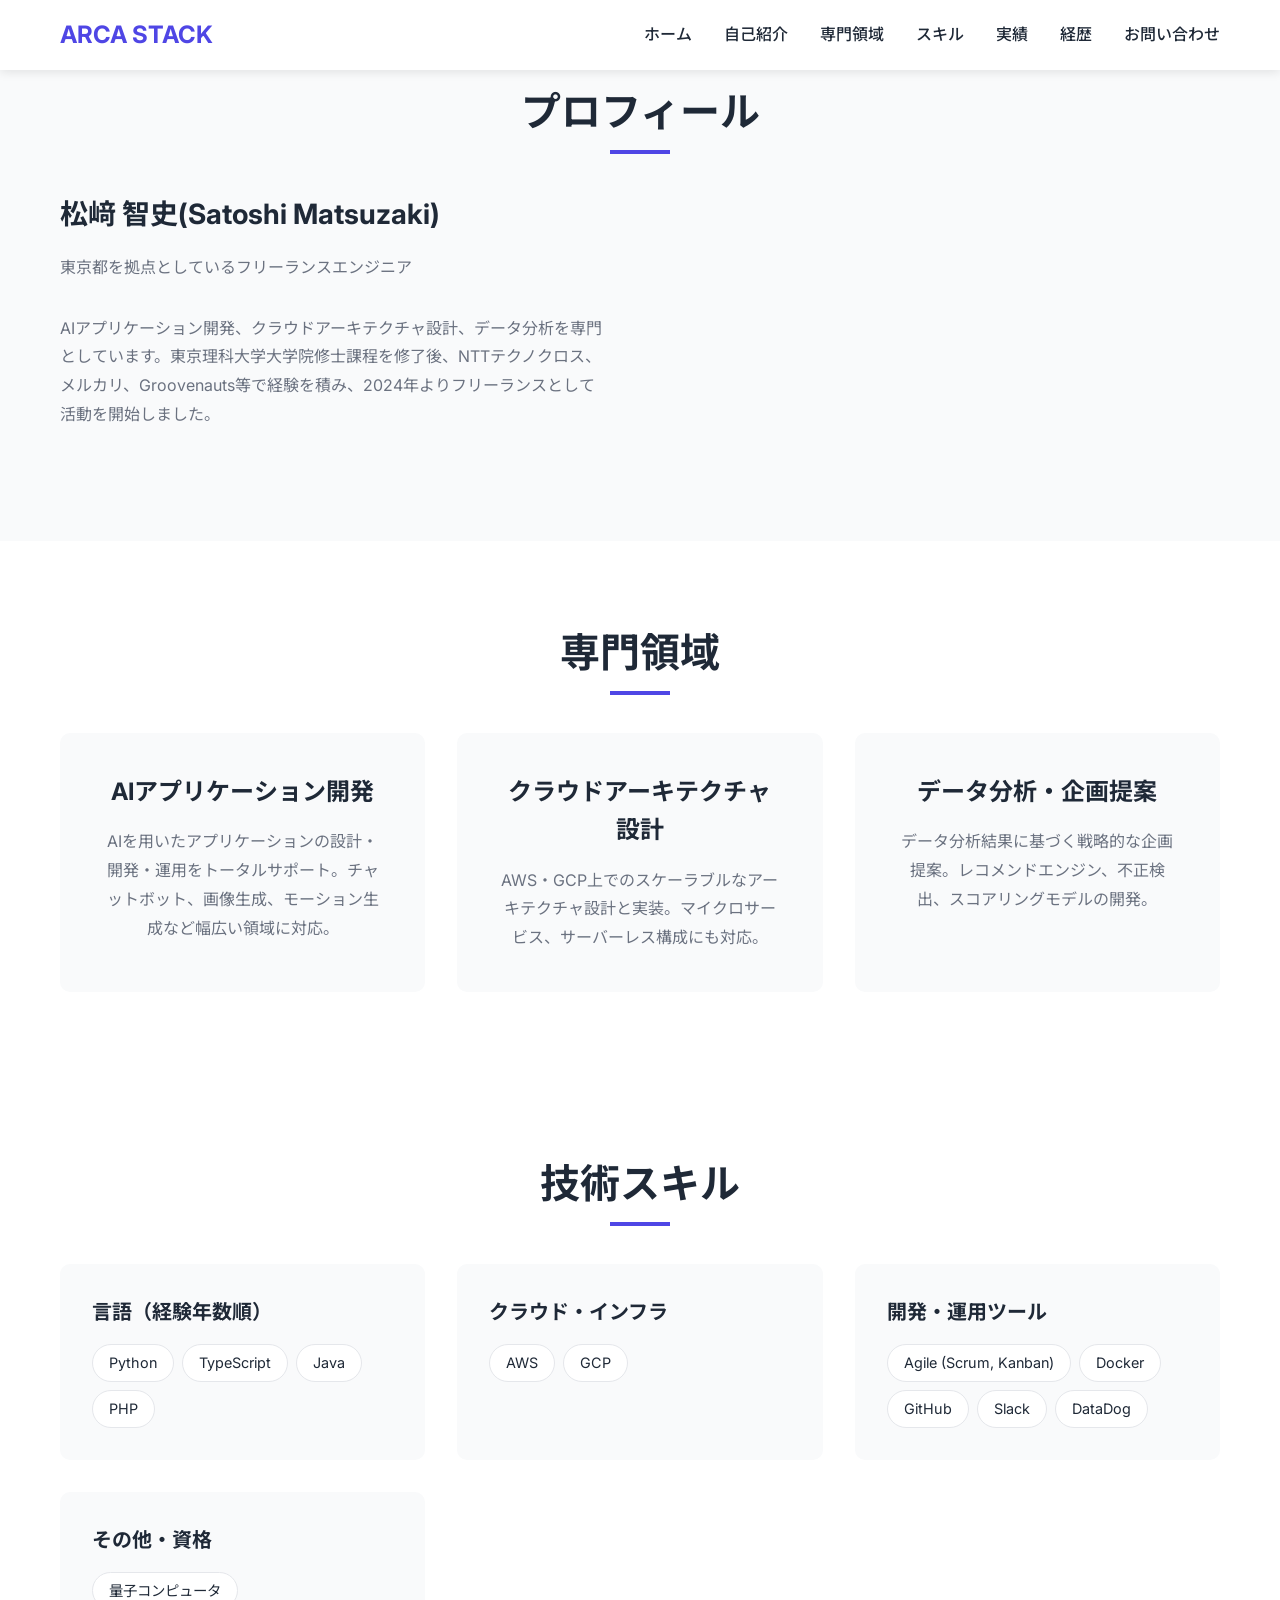
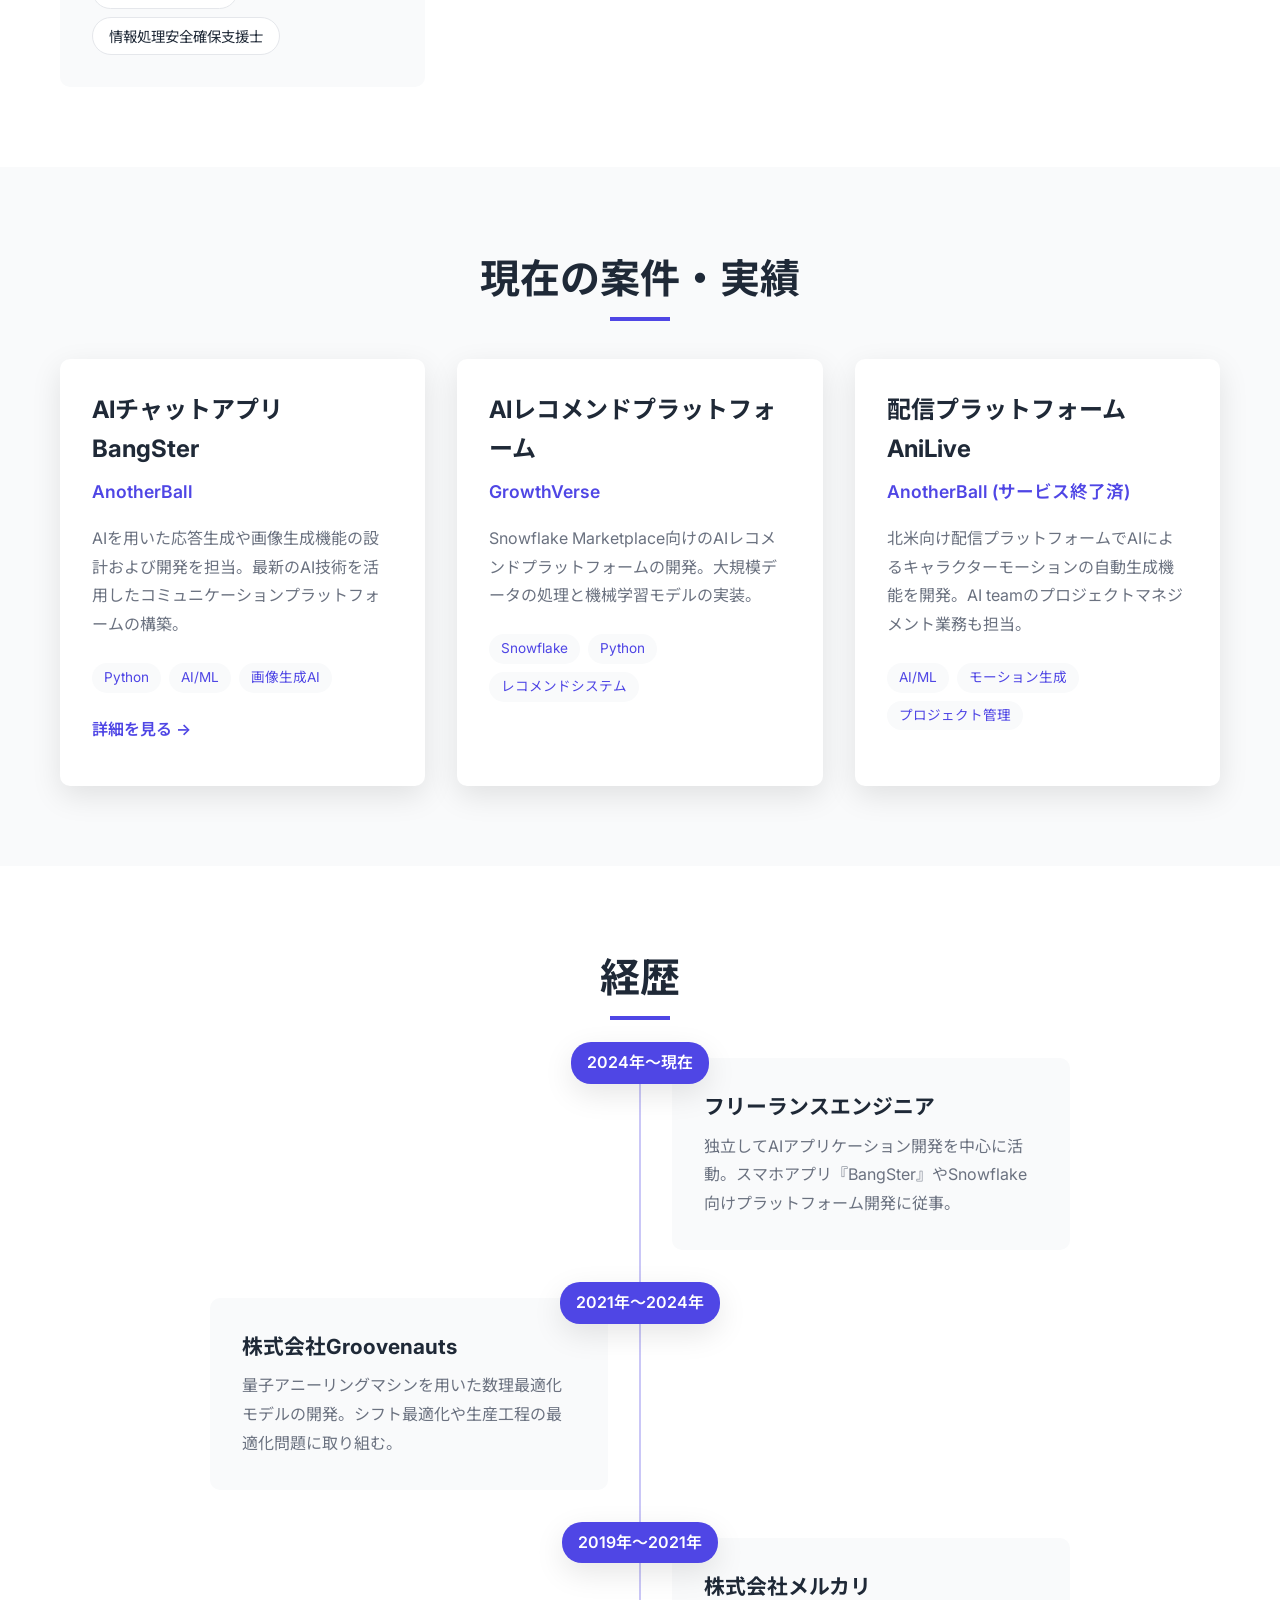
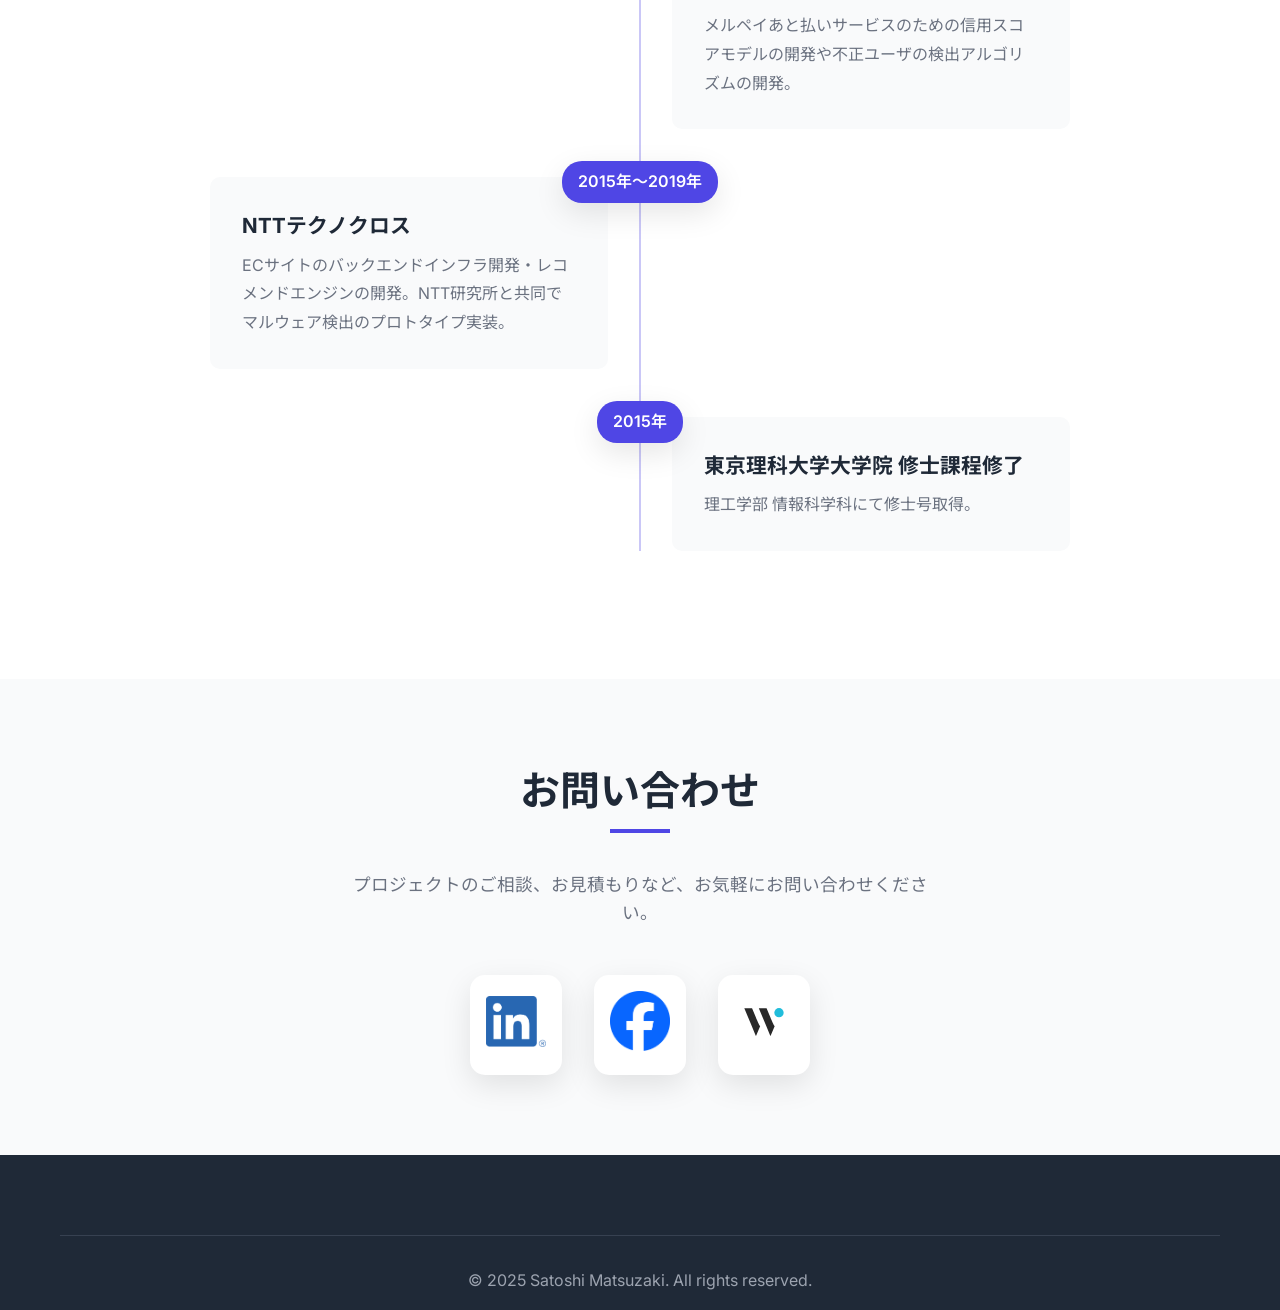
==== src/index.html @ 0c3e8ded "add first commit" ====
<!DOCTYPE html>
<html lang="ja">
<head>
    <meta charset="UTF-8">
    <meta name="viewport" content="width=device-width, initial-scale=1.0">
    <title>フリーランスエンジニア - ポートフォリオ</title>
    <link rel="stylesheet" href="css/styles.css">
    <link href="https://fonts.googleapis.com/css2?family=Noto+Sans+JP:wght@400;700&family=Inter:wght@400;600;700&display=swap" rel="stylesheet">
</head>
<body>
    <nav class="navbar">
        <div class="nav-container">
            <div class="nav-brand">ARCA STACK</div>
            <button class="nav-toggle" id="navToggle">
                <span></span>
                <span></span>
                <span></span>
            </button>
            <ul class="nav-menu" id="navMenu">
                <li><a href="#home" class="nav-link">ホーム</a></li>
                <li><a href="#about" class="nav-link">自己紹介</a></li>
                <li><a href="#services" class="nav-link">専門領域</a></li>
                <li><a href="#skills" class="nav-link">スキル</a></li>
                <li><a href="#portfolio" class="nav-link">実績</a></li>
                <li><a href="#experience" class="nav-link">経歴</a></li>
                <li><a href="#contact" class="nav-link">お問い合わせ</a></li>
            </ul>
        </div>
    </nav>

    <section id="about" class="about">
        <div class="container">
            <h2 class="section-title">プロフィール</h2>
            <div class="about-content">
                <div class="about-text">
                    <h3>松﨑 智史(Satoshi Matsuzaki)</h3>
                    <p>東京都を拠点としているフリーランスエンジニア</p>
                    <p>AIアプリケーション開発、クラウドアーキテクチャ設計、データ分析を専門としています。東京理科大学大学院修士課程を修了後、NTTテクノクロス、メルカリ、Groovenauts等で経験を積み、2024年よりフリーランスとして活動を開始しました。</p>
                </div>
            </div>
        </div>
    </section>

    <section id="services" class="services">
        <div class="container">
            <h2 class="section-title">専門領域</h2>
            <div class="service-grid">
                <div class="service-card">
                    <h3>AIアプリケーション開発</h3>
                    <p>AIを用いたアプリケーションの設計・開発・運用をトータルサポート。チャットボット、画像生成、モーション生成など幅広い領域に対応。</p>
                </div>
                <div class="service-card">
                    <h3>クラウドアーキテクチャ設計</h3>
                    <p>AWS・GCP上でのスケーラブルなアーキテクチャ設計と実装。マイクロサービス、サーバーレス構成にも対応。</p>
                </div>
                <div class="service-card">
                    <h3>データ分析・企画提案</h3>
                    <p>データ分析結果に基づく戦略的な企画提案。レコメンドエンジン、不正検出、スコアリングモデルの開発。</p>
                </div>
            </div>
        </div>
    </section>

    <section id="skills" class="skills">
        <div class="container">
            <h2 class="section-title">技術スキル</h2>
            <div class="skills-grid">
                <div class="skill-category">
                    <h3>言語（経験年数順）</h3>
                    <div class="skill-tags">
                        <span class="skill-tag">Python</span>
                        <span class="skill-tag">TypeScript</span>
                        <span class="skill-tag">Java</span>
                        <span class="skill-tag">PHP</span>
                    </div>
                </div>
                <div class="skill-category">
                    <h3>クラウド・インフラ</h3>
                    <div class="skill-tags">
                        <span class="skill-tag">AWS</span>
                        <span class="skill-tag">GCP</span>
                    </div>
                </div>
                <div class="skill-category">
                    <h3>開発・運用ツール</h3>
                    <div class="skill-tags">
                        <span class="skill-tag">Agile (Scrum, Kanban)</span>
                        <span class="skill-tag">Docker</span>
                        <span class="skill-tag">GitHub</span>
                        <span class="skill-tag">Slack</span>
                        <span class="skill-tag">DataDog</span>
                    </div>
                </div>
                <div class="skill-category">
                    <h3>その他・資格</h3>
                    <div class="skill-tags">
                        <span class="skill-tag">量子コンピュータ</span>
                        <span class="skill-tag">情報処理安全確保支援士</span>
                    </div>
                </div>
            </div>
        </div>
    </section>

    <section id="portfolio" class="portfolio">
        <div class="container">
            <h2 class="section-title">現在の案件・実績</h2>
            <div class="portfolio-grid">
                <div class="portfolio-item">
                    <div class="portfolio-content">
                        <h3>AIチャットアプリ BangSter</h3>
                        <p class="company">AnotherBall</p>
                        <p>AIを用いた応答生成や画像生成機能の設計および開発を担当。最新のAI技術を活用したコミュニケーションプラットフォームの構築。</p>
                        <div class="portfolio-tech">
                            <span>Python</span>
                            <span>AI/ML</span>
                            <span>画像生成AI</span>
                        </div>
                        <a href="https://x.com/BangsterJp" target="_blank" class="portfolio-link">詳細を見る →</a>
                    </div>
                </div>
                <div class="portfolio-item">
                    <div class="portfolio-content">
                        <h3>AIレコメンドプラットフォーム</h3>
                        <p class="company">GrowthVerse</p>
                        <p>Snowflake Marketplace向けのAIレコメンドプラットフォームの開発。大規模データの処理と機械学習モデルの実装。</p>
                        <div class="portfolio-tech">
                            <span>Snowflake</span>
                            <span>Python</span>
                            <span>レコメンドシステム</span>
                        </div>
                    </div>
                </div>
                <div class="portfolio-item">
                    <div class="portfolio-content">
                        <h3>配信プラットフォーム AniLive</h3>
                        <p class="company">AnotherBall (サービス終了済)</p>
                        <p>北米向け配信プラットフォームでAIによるキャラクターモーションの自動生成機能を開発。AI teamのプロジェクトマネジメント業務も担当。</p>
                        <div class="portfolio-tech">
                            <span>AI/ML</span>
                            <span>モーション生成</span>
                            <span>プロジェクト管理</span>
                        </div>
                    </div>
                </div>
            </div>
        </div>
    </section>

    <section id="experience" class="experience">
        <div class="container">
            <h2 class="section-title">経歴</h2>
            <div class="timeline">
                <div class="timeline-item">
                    <div class="timeline-date">2024年〜現在</div>
                    <div class="timeline-content">
                        <h3>フリーランスエンジニア</h3>
                        <p>独立してAIアプリケーション開発を中心に活動。スマホアプリ『BangSter』やSnowflake向けプラットフォーム開発に従事。</p>
                    </div>
                </div>
                <div class="timeline-item">
                    <div class="timeline-date">2021年〜2024年</div>
                    <div class="timeline-content">
                        <h3>株式会社Groovenauts</h3>
                        <p>量子アニーリングマシンを用いた数理最適化モデルの開発。シフト最適化や生産工程の最適化問題に取り組む。</p>
                    </div>
                </div>
                <div class="timeline-item">
                    <div class="timeline-date">2019年〜2021年</div>
                    <div class="timeline-content">
                        <h3>株式会社メルカリ</h3>
                        <p>メルペイあと払いサービスのための信用スコアモデルの開発や不正ユーザの検出アルゴリズムの開発。</p>
                    </div>
                </div>
                <div class="timeline-item">
                    <div class="timeline-date">2015年〜2019年</div>
                    <div class="timeline-content">
                        <h3>NTTテクノクロス</h3>
                        <p>ECサイトのバックエンドインフラ開発・レコメンドエンジンの開発。NTT研究所と共同でマルウェア検出のプロトタイプ実装。</p>
                    </div>
                </div>
                <div class="timeline-item">
                    <div class="timeline-date">2015年</div>
                    <div class="timeline-content">
                        <h3>東京理科大学大学院 修士課程修了</h3>
                        <p>理工学部 情報科学科にて修士号取得。</p>
                    </div>
                </div>
            </div>
        </div>
    </section>

    <section id="contact" class="contact">
        <div class="container">
            <h2 class="section-title">お問い合わせ</h2>
            <div class="contact-content-simple">
                <p class="contact-description">プロジェクトのご相談、お見積もりなど、お気軽にお問い合わせください。</p>
                <div class="social-contact">
                    <a href="https://www.linkedin.com/in/satoshi-matsuzaki-6a0346173/" target="_blank" class="social-logo-btn">
                        <img src="imgs/logo_linkedin.png" alt="LinkedIn" class="social-logo">
                    </a>
                    <a href="https://www.facebook.com/satoshi.mtzk" target="_blank" class="social-logo-btn">
                        <img src="imgs/logo_facebook.png" alt="Facebook" class="social-logo">
                    </a>
                    <a href="https://www.wantedly.com/id/satoshi_matsuzaki_g" target="_blank" class="social-logo-btn">
                        <img src="imgs/logo_wantedly.svg" alt="Wantedly" class="social-logo">
                    </a>
                </div>
            </div>
        </div>
    </section>

    <footer class="footer">
        <div class="container">
            <div class="footer-content">
            </div>
            <div class="footer-bottom">
                <p>&copy; 2025 Satoshi Matsuzaki. All rights reserved.</p>
            </div>
        </div>
    </footer>

    <script src="js/script.js"></script>
</body>
</html>
---- src/css/styles.css ----
:root {
    --primary-color: #4F46E5;
    --secondary-color: #10B981;
    --text-dark: #1F2937;
    --text-light: #6B7280;
    --bg-light: #F9FAFB;
    --white: #FFFFFF;
    --shadow: 0 10px 30px rgba(0, 0, 0, 0.1);
    --shadow-lg: 0 20px 50px rgba(0, 0, 0, 0.15);
}

* {
    margin: 0;
    padding: 0;
    box-sizing: border-box;
}

body {
    font-family: 'Inter', 'Noto Sans JP', sans-serif;
    line-height: 1.6;
    color: var(--text-dark);
    overflow-x: hidden;
}

.container {
    max-width: 1200px;
    margin: 0 auto;
    padding: 0 20px;
}

/* ナビゲーションバー */
.navbar {
    position: fixed;
    top: 0;
    width: 100%;
    background: rgba(255, 255, 255, 0.95);
    backdrop-filter: blur(10px);
    box-shadow: 0 2px 10px rgba(0, 0, 0, 0.1);
    z-index: 1000;
    transition: all 0.3s ease;
}

.nav-container {
    max-width: 1200px;
    margin: 0 auto;
    padding: 1rem 20px;
    display: flex;
    justify-content: space-between;
    align-items: center;
}

.nav-brand {
    font-size: 1.5rem;
    font-weight: 700;
    color: var(--primary-color);
}

.nav-menu {
    display: flex;
    list-style: none;
    gap: 2rem;
}

.nav-link {
    text-decoration: none;
    color: var(--text-dark);
    font-weight: 500;
    transition: color 0.3s ease;
}

.nav-link:hover {
    color: var(--primary-color);
}

.nav-toggle {
    display: none;
    flex-direction: column;
    background: none;
    border: none;
    cursor: pointer;
    gap: 4px;
}

.nav-toggle span {
    width: 25px;
    height: 3px;
    background: var(--text-dark);
    transition: all 0.3s ease;
}

/* ヒーローセクション */
.hero {
    min-height: 100vh;
    display: flex;
    align-items: center;
    justify-content: center;
    background: linear-gradient(135deg, #667eea 0%, #764ba2 100%);
    position: relative;
    overflow: hidden;
}

.hero::before {
    content: '';
    position: absolute;
    width: 200%;
    height: 200%;
    background: url("data:image/svg+xml,%3Csvg width='60' height='60' viewBox='0 0 60 60' xmlns='http://www.w3.org/2000/svg'%3E%3Cg fill='none' fill-rule='evenodd'%3E%3Cg fill='%23ffffff' fill-opacity='0.05'%3E%3Cpath d='M36 34v-4h-2v4h-4v2h4v4h2v-4h4v-2h-4zm0-30V0h-2v4h-4v2h4v4h2V6h4V4h-4zM6 34v-4H4v4H0v2h4v4h2v-4h4v-2H6zM6 4V0H4v4H0v2h4v4h2V6h4V4H6z'/%3E%3C/g%3E%3C/g%3E%3C/svg%3E");
    animation: backgroundMove 20s linear infinite;
}

@keyframes backgroundMove {
    0% { transform: translate(0, 0); }
    100% { transform: translate(-50%, -50%); }
}

.hero-content {
    text-align: center;
    color: var(--white);
    z-index: 1;
    position: relative;
}

.hero-title {
    font-size: 3.5rem;
    font-weight: 700;
    margin-bottom: 1rem;
    animation: fadeInUp 1s ease;
}

.hero-subtitle {
    font-size: 1.5rem;
    margin-bottom: 0.5rem;
    opacity: 0.95;
    animation: fadeInUp 1s ease 0.2s both;
}

.hero-description {
    font-size: 1.1rem;
    margin-bottom: 2rem;
    opacity: 0.9;
    animation: fadeInUp 1s ease 0.3s both;
}

.hero-buttons {
    display: flex;
    gap: 1rem;
    justify-content: center;
    animation: fadeInUp 1s ease 0.4s both;
}

@keyframes fadeInUp {
    from {
        opacity: 0;
        transform: translateY(30px);
    }
    to {
        opacity: 1;
        transform: translateY(0);
    }
}

/* ボタンスタイル */
.btn {
    padding: 12px 30px;
    border-radius: 50px;
    text-decoration: none;
    font-weight: 600;
    transition: all 0.3s ease;
    display: inline-block;
    border: 2px solid transparent;
}

.btn-primary {
    background: var(--white);
    color: var(--primary-color);
}

.btn-primary:hover {
    transform: translateY(-2px);
    box-shadow: 0 10px 25px rgba(0, 0, 0, 0.2);
}

.btn-outline {
    border: 2px solid var(--white);
    color: var(--white);
}

.btn-outline:hover {
    background: var(--white);
    color: var(--primary-color);
}

.btn-block {
    width: 100%;
    text-align: center;
}

/* セクション共通スタイル */
section {
    padding: 80px 0;
}

.section-title {
    font-size: 2.5rem;
    text-align: center;
    margin-bottom: 3rem;
    position: relative;
    color: var(--text-dark);
}

.section-title::after {
    content: '';
    position: absolute;
    bottom: -10px;
    left: 50%;
    transform: translateX(-50%);
    width: 60px;
    height: 4px;
    background: var(--primary-color);
}

/* 自己紹介セクション */
.about {
    background: var(--bg-light);
}

.about-content {
    display: grid;
    grid-template-columns: 1fr 1fr;
    gap: 4rem;
    align-items: center;
}

.about-text h3 {
    font-size: 1.75rem;
    margin-bottom: 1rem;
    color: var(--text-dark);
}

.about-text p {
    color: var(--text-light);
    margin-bottom: 2rem;
    line-height: 1.8;
}

.about-list {
    list-style: none;
}

.about-list li {
    padding: 0.5rem 0;
    color: var(--text-dark);
}

.about-stats {
    display: grid;
    grid-template-columns: 1fr;
    gap: 2rem;
}

.stat-card {
    background: var(--white);
    padding: 2rem;
    border-radius: 10px;
    text-align: center;
    box-shadow: var(--shadow);
    transition: transform 0.3s ease;
}

.stat-card:hover {
    transform: translateY(-5px);
    box-shadow: var(--shadow-lg);
}

.stat-number {
    font-size: 2.5rem;
    font-weight: 700;
    color: var(--primary-color);
}

.stat-label {
    color: var(--text-light);
    margin-top: 0.5rem;
}

/* スキルセクション */
.skills {
    background: var(--white);
}

.skills-grid {
    display: grid;
    grid-template-columns: repeat(auto-fit, minmax(280px, 1fr));
    gap: 2rem;
}

.skill-category {
    background: var(--bg-light);
    padding: 2rem;
    border-radius: 10px;
    transition: transform 0.3s ease;
}

.skill-category:hover {
    transform: translateY(-5px);
    box-shadow: var(--shadow);
}

.skill-category h3 {
    font-size: 1.25rem;
    margin-bottom: 1rem;
    color: var(--text-dark);
}

.skill-tags {
    display: flex;
    flex-wrap: wrap;
    gap: 0.5rem;
}

.skill-tag {
    background: var(--white);
    padding: 0.4rem 1rem;
    border-radius: 20px;
    font-size: 0.9rem;
    color: var(--text-dark);
    border: 1px solid #E5E7EB;
}

/* 事業内容セクション */
.services {
    background: var(--white);
}

.service-grid {
    display: grid;
    grid-template-columns: repeat(auto-fit, minmax(300px, 1fr));
    gap: 2rem;
    margin-top: 3rem;
}

.service-card {
    background: var(--bg-light);
    padding: 2.5rem;
    border-radius: 10px;
    text-align: center;
}

.service-icon {
    font-size: 3rem;
    margin-bottom: 1.5rem;
}

.service-card h3 {
    font-size: 1.5rem;
    margin-bottom: 1rem;
    color: var(--text-dark);
}

.service-card p {
    color: var(--text-light);
    line-height: 1.8;
}

/* ポートフォリオセクション */
.portfolio {
    background: var(--bg-light);
}

.portfolio-filters {
    display: flex;
    justify-content: center;
    gap: 1rem;
    margin-bottom: 3rem;
    flex-wrap: wrap;
}

.filter-btn {
    padding: 0.5rem 1.5rem;
    background: var(--white);
    border: 2px solid #E5E7EB;
    border-radius: 25px;
    cursor: pointer;
    transition: all 0.3s ease;
    font-weight: 500;
}

.filter-btn.active,
.filter-btn:hover {
    background: var(--primary-color);
    color: var(--white);
    border-color: var(--primary-color);
}

.portfolio-grid {
    display: grid;
    grid-template-columns: repeat(auto-fit, minmax(350px, 1fr));
    gap: 2rem;
}

.portfolio-item {
    background: var(--white);
    border-radius: 10px;
    padding: 2rem;
    box-shadow: var(--shadow);
    transition: all 0.3s ease;
}

.portfolio-item:hover {
    transform: translateY(-10px);
    box-shadow: var(--shadow-lg);
}

.portfolio-item.hidden {
    display: none;
}

.portfolio-image {
    height: 200px;
    overflow: hidden;
}

.portfolio-image img {
    width: 100%;
    height: 100%;
    object-fit: cover;
    transition: transform 0.3s ease;
}

.portfolio-item:hover .portfolio-image img {
    transform: scale(1.1);
}

.portfolio-content {
    padding: 0;
}

.portfolio-content h3 {
    font-size: 1.5rem;
    margin-bottom: 0.5rem;
    color: var(--text-dark);
}

.portfolio-content .company {
    font-size: 1.1rem;
    color: var(--primary-color);
    font-weight: 600;
    margin-bottom: 1rem;
}

.portfolio-content p {
    color: var(--text-light);
    margin-bottom: 1.5rem;
    line-height: 1.8;
}

.portfolio-tech {
    display: flex;
    gap: 0.5rem;
    flex-wrap: wrap;
    margin-bottom: 1.5rem;
}

.portfolio-tech span {
    font-size: 0.85rem;
    padding: 0.25rem 0.75rem;
    background: var(--bg-light);
    border-radius: 15px;
    color: var(--primary-color);
}

.portfolio-link {
    color: var(--primary-color);
    text-decoration: none;
    font-weight: 600;
    transition: opacity 0.3s ease;
}

.portfolio-link:hover {
    opacity: 0.8;
}

/* 経歴セクション */
.experience {
    background: var(--white);
}

.timeline {
    position: relative;
    max-width: 900px;
    margin: 3rem auto;
    padding: 0 20px;
}

.timeline::before {
    content: '';
    position: absolute;
    left: 50%;
    transform: translateX(-50%);
    width: 2px;
    height: 100%;
    background: var(--primary-color);
    opacity: 0.3;
}

.timeline-item {
    position: relative;
    margin-bottom: 3rem;
    padding-left: 50%;
    padding-right: 0;
}

.timeline-item:nth-child(even) {
    padding-left: 0;
    padding-right: 50%;
}

.timeline-date {
    position: absolute;
    top: -1rem;
    left: 50%;
    transform: translateX(-50%);
    background: var(--primary-color);
    color: var(--white);
    padding: 0.5rem 1rem;
    border-radius: 20px;
    font-weight: 600;
    white-space: nowrap;
    z-index: 10;
    box-shadow: var(--shadow);
}

.timeline-content {
    background: var(--bg-light);
    padding: 2rem;
    border-radius: 10px;
    margin-left: 2rem;
    margin-top: 1.5rem;
    position: relative;
    z-index: 1;
}

.timeline-item:nth-child(even) .timeline-content {
    margin-left: 0;
    margin-right: 2rem;
    margin-top: 1.5rem;
}

.timeline-content h3 {
    font-size: 1.3rem;
    margin-bottom: 0.5rem;
    color: var(--text-dark);
}

.timeline-content p {
    color: var(--text-light);
    line-height: 1.8;
}

/* お問い合わせセクション */
.contact {
    background: var(--bg-light);
    text-align: center;
}

.contact-content-simple {
    max-width: 600px;
    margin: 0 auto;
}

.contact-description {
    font-size: 1.1rem;
    color: var(--text-light);
    margin-bottom: 3rem;
}

.social-contact {
    display: flex;
    justify-content: center;
    gap: 2rem;
    flex-wrap: wrap;
}

.social-logo-btn {
    display: inline-block;
    padding: 1rem;
    background: var(--white);
    border-radius: 15px;
    box-shadow: var(--shadow);
    text-decoration: none;
}

.social-logo {
    width: 60px;
    height: 60px;
    object-fit: contain;
}

/* フッター */
.footer {
    background: var(--text-dark);
    color: var(--white);
    padding: 3rem 0 1rem;
}

.footer-content {
    display: grid;
    grid-template-columns: 2fr 1fr 1fr;
    gap: 2rem;
    margin-bottom: 2rem;
}

.footer-section h3,
.footer-section h4 {
    margin-bottom: 1rem;
}

.footer-section p {
    color: #9CA3AF;
}

.footer-section ul {
    list-style: none;
}

.footer-section ul li {
    margin-bottom: 0.5rem;
}

.footer-section ul li a {
    color: #9CA3AF;
    text-decoration: none;
    transition: color 0.3s ease;
}

.footer-section ul li a:hover {
    color: var(--white);
}

.social-links {
    display: flex;
    gap: 1rem;
}

.social-links a {
    color: #9CA3AF;
    text-decoration: none;
    transition: color 0.3s ease;
}

.social-links a:hover {
    color: var(--white);
}

.footer-bottom {
    text-align: center;
    padding-top: 2rem;
    border-top: 1px solid #374151;
    color: #9CA3AF;
}

/* レスポンシブデザイン */
/* レスポンシブデザイン - タブレット向け */
@media (max-width: 1024px) {
    .timeline::before {
        left: 30px;
    }

    .timeline-item {
        padding-left: 60px;
        padding-right: 0;
    }

    .timeline-item:nth-child(even) {
        padding-left: 60px;
        padding-right: 0;
    }

    .timeline-date {
        left: 0;
        transform: translateX(0);
        top: -1rem;
    }

    .timeline-content {
        margin-left: 0;
        margin-top: 1.5rem;
    }

    .timeline-item:nth-child(even) .timeline-content {
        margin-left: 0;
        margin-right: 0;
        margin-top: 1.5rem;
    }
}

@media (max-width: 768px) {
    .nav-menu {
        position: fixed;
        left: -100%;
        top: 70px;
        flex-direction: column;
        background: var(--white);
        width: 100%;
        padding: 2rem;
        box-shadow: 0 10px 30px rgba(0, 0, 0, 0.1);
        transition: left 0.3s ease;
    }

    .nav-menu.active {
        left: 0;
    }

    .nav-toggle {
        display: flex;
    }

    .nav-toggle.active span:nth-child(1) {
        transform: rotate(45deg) translate(8px, 8px);
    }

    .nav-toggle.active span:nth-child(2) {
        opacity: 0;
    }

    .nav-toggle.active span:nth-child(3) {
        transform: rotate(-45deg) translate(7px, -7px);
    }

    .hero-title {
        font-size: 2.5rem;
    }

    .hero-subtitle {
        font-size: 1rem;
    }

    .hero-buttons {
        flex-direction: column;
        align-items: center;
    }

    .about-content {
        grid-template-columns: 1fr;
        gap: 2rem;
    }

    .about-stats {
        grid-template-columns: repeat(3, 1fr);
    }

    .social-contact {
        flex-direction: column;
        align-items: center;
    }

    .social-logo-btn {
        padding: 0.8rem;
    }

    .social-logo {
        width: 50px;
        height: 50px;
    }

    .footer-content {
        grid-template-columns: 1fr;
        gap: 2rem;
    }

    .portfolio-grid {
        grid-template-columns: 1fr;
    }
}

@media (max-width: 480px) {
    .hero-title {
        font-size: 2rem;
    }

    .section-title {
        font-size: 2rem;
    }

    .about-stats {
        grid-template-columns: 1fr;
    }

    .skills-grid {
        grid-template-columns: 1fr;
    }
}
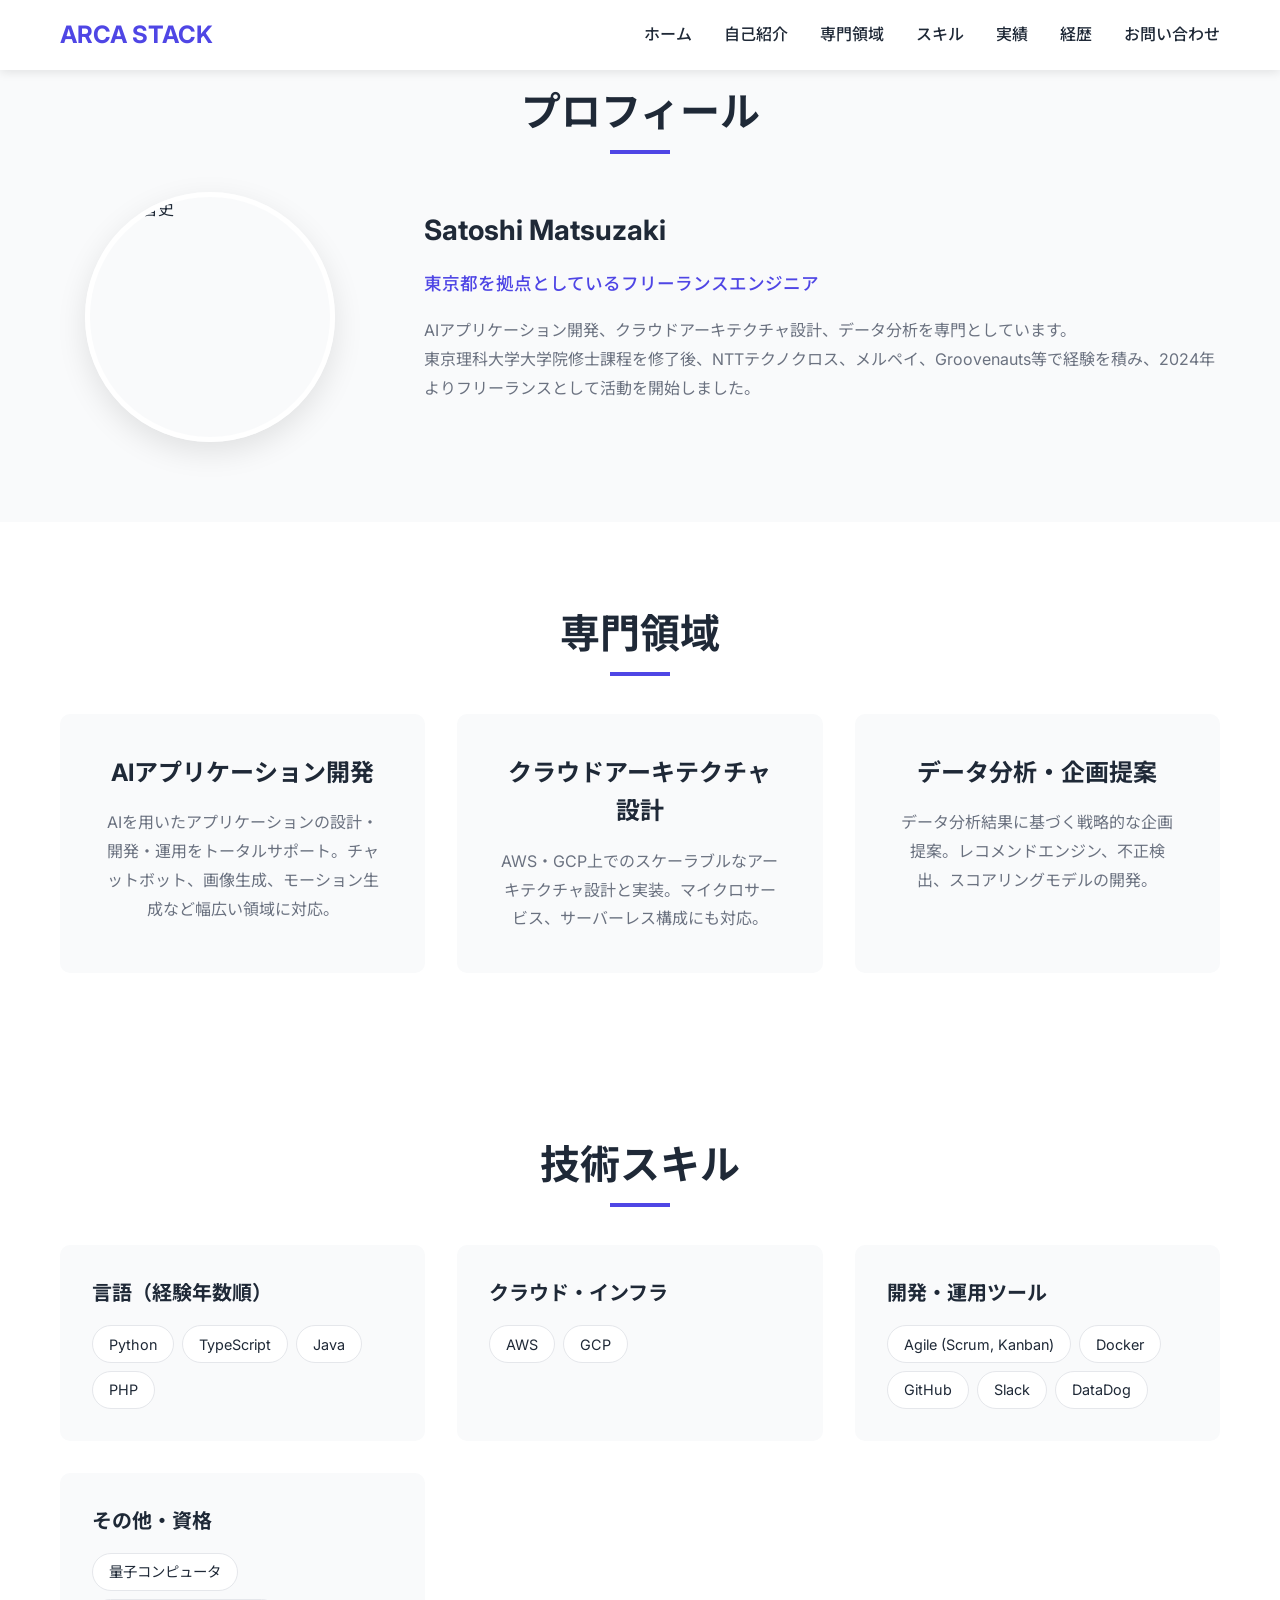
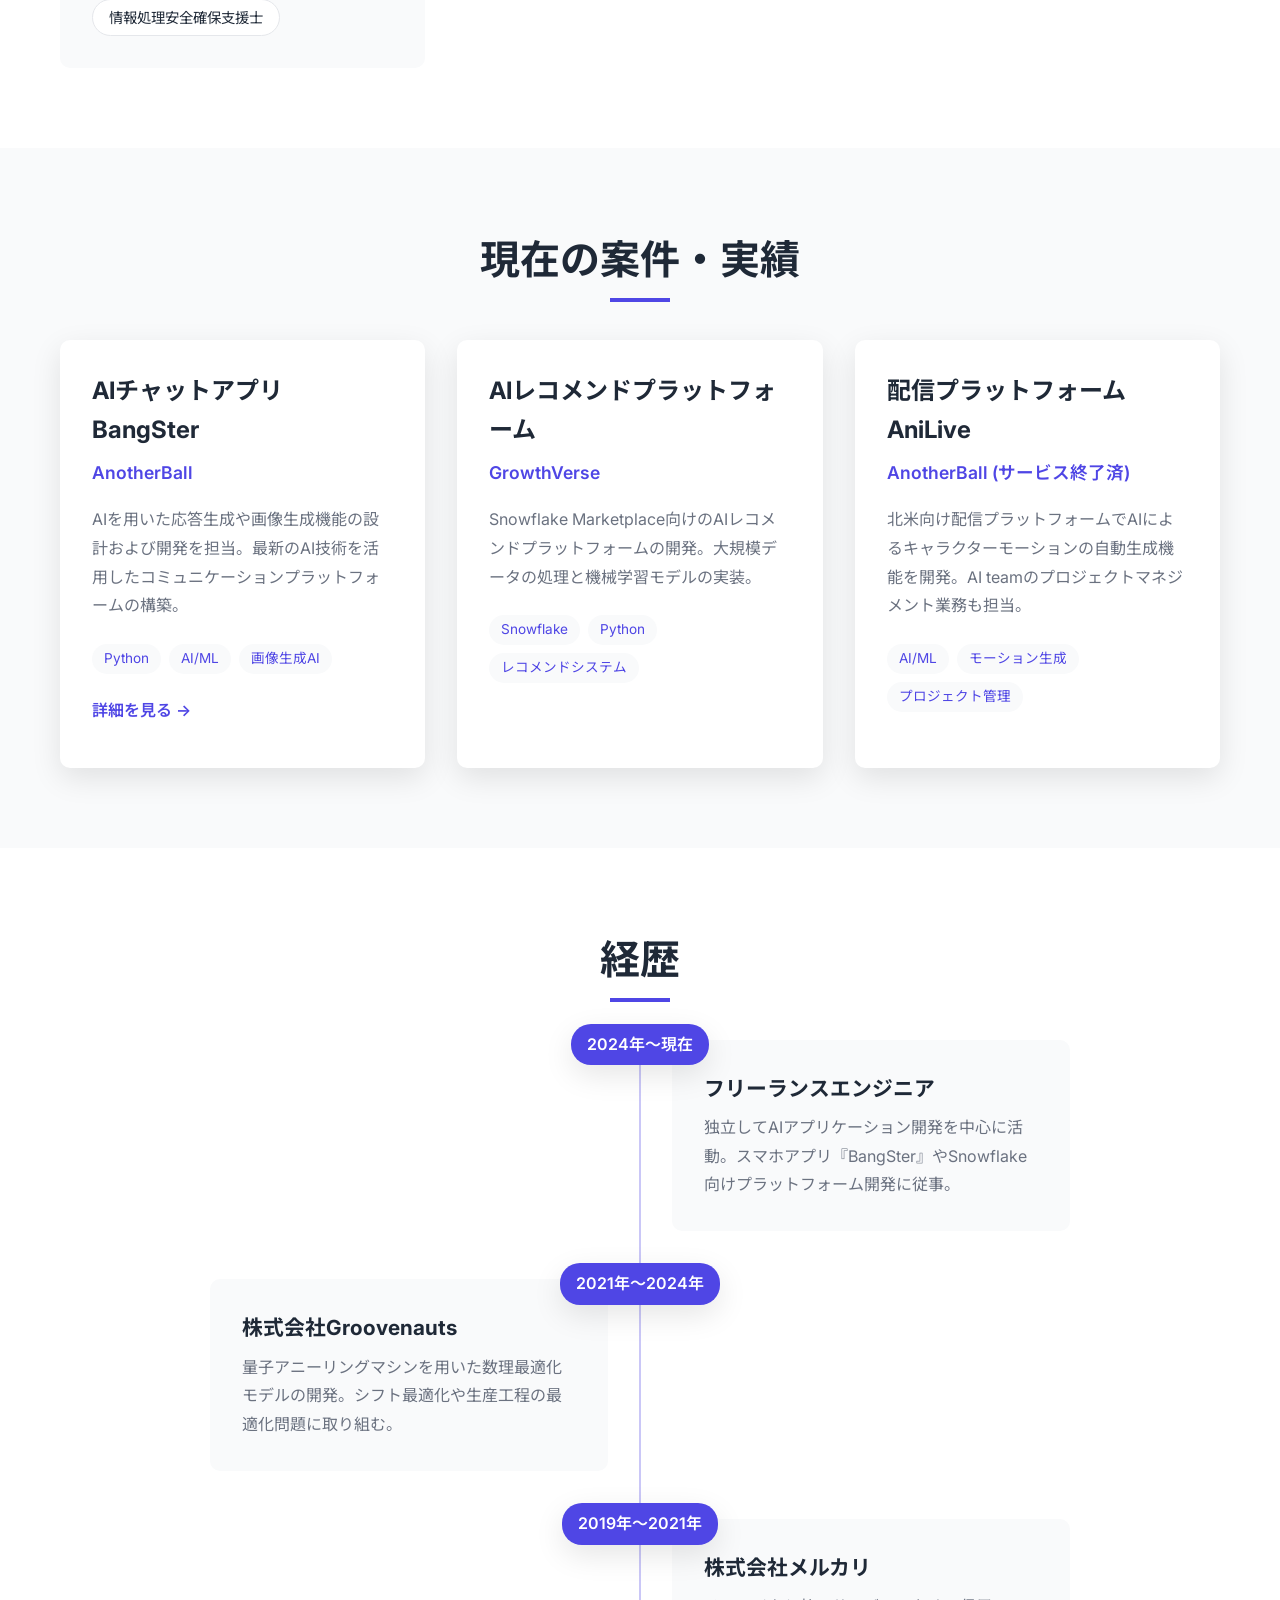
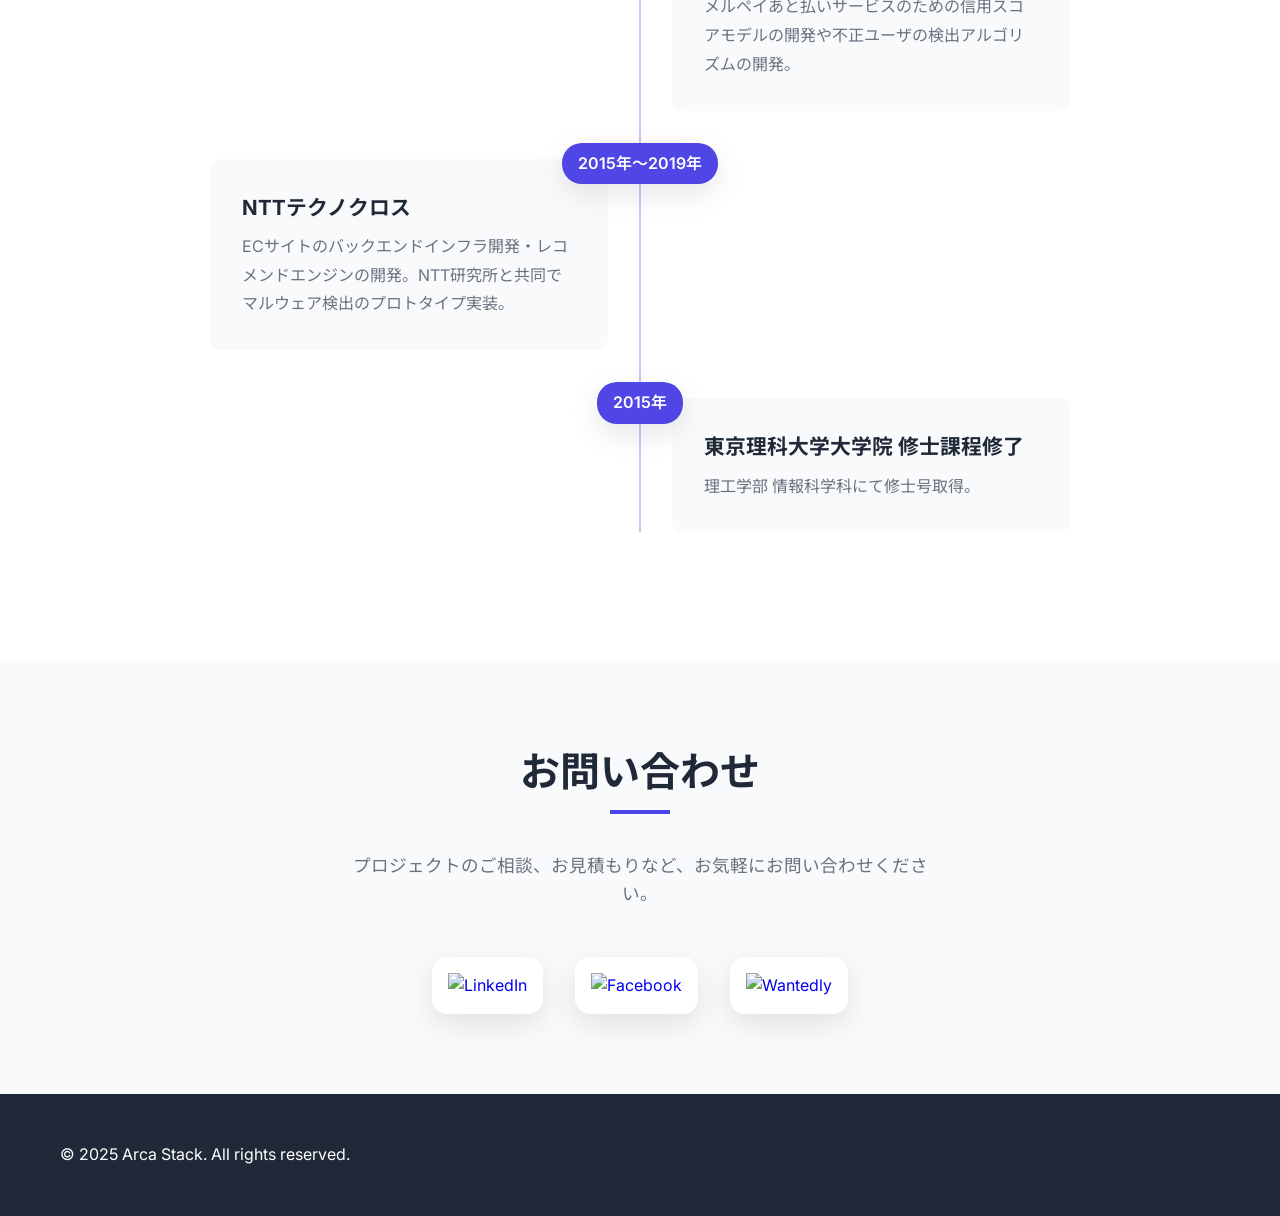
==== commit c540ce15: "add prof ima" ====
--- a/src/index.html
+++ b/src/index.html
@@ -32,10 +32,18 @@
         <div class="container">
             <h2 class="section-title">プロフィール</h2>
             <div class="about-content">
+                <div class="about-image">
+                    <img src="imgs/prof_icon.png" alt="松﨑 智史" class="profile-photo">
+                </div>
                 <div class="about-text">
-                    <h3>松﨑 智史(Satoshi Matsuzaki)</h3>
-                    <p>東京都を拠点としているフリーランスエンジニア</p>
-                    <p>AIアプリケーション開発、クラウドアーキテクチャ設計、データ分析を専門としています。東京理科大学大学院修士課程を修了後、NTTテクノクロス、メルカリ、Groovenauts等で経験を積み、2024年よりフリーランスとして活動を開始しました。</p>
+                    <h3>Satoshi Matsuzaki</h3>
+                    <p>
+                        東京都を拠点としているフリーランスエンジニア
+                    </p>
+                    <p>
+                        AIアプリケーション開発、クラウドアーキテクチャ設計、データ分析を専門としています。
+                        <br>
+                        東京理科大学大学院修士課程を修了後、NTTテクノクロス、メルペイ、Groovenauts等で経験を積み、2024年よりフリーランスとして活動を開始しました。</p>
                 </div>
             </div>
         </div>
@@ -213,9 +221,7 @@
     <footer class="footer">
         <div class="container">
             <div class="footer-content">
-            </div>
-            <div class="footer-bottom">
-                <p>&copy; 2025 Satoshi Matsuzaki. All rights reserved.</p>
+                &copy; 2025 Arca Stack. All rights reserved.
             </div>
         </div>
     </footer>
--- a/src/css/styles.css
+++ b/src/css/styles.css
@@ -226,9 +226,24 @@
 
 .about-content {
     display: grid;
-    grid-template-columns: 1fr 1fr;
+    grid-template-columns: 300px 1fr;
     gap: 4rem;
     align-items: center;
+}
+
+.about-image {
+    display: flex;
+    justify-content: center;
+    align-items: center;
+}
+
+.profile-photo {
+    width: 250px;
+    height: 250px;
+    border-radius: 50%;
+    object-fit: cover;
+    box-shadow: var(--shadow);
+    border: 5px solid var(--white);
 }
 
 .about-text h3 {
@@ -239,8 +254,15 @@
 
 .about-text p {
     color: var(--text-light);
-    margin-bottom: 2rem;
+    margin-bottom: 1.5rem;
     line-height: 1.8;
+}
+
+.about-text p:first-of-type {
+    font-size: 1.1rem;
+    color: var(--primary-color);
+    font-weight: 500;
+    margin-bottom: 1rem;
 }
 
 .about-list {
@@ -743,6 +765,16 @@
     .about-content {
         grid-template-columns: 1fr;
         gap: 2rem;
+        text-align: center;
+    }
+
+    .about-image {
+        margin-bottom: 1rem;
+    }
+
+    .profile-photo {
+        width: 200px;
+        height: 200px;
     }
 
     .about-stats {
@@ -782,6 +814,11 @@
         font-size: 2rem;
     }
 
+    .profile-photo {
+        width: 150px;
+        height: 150px;
+    }
+
     .about-stats {
         grid-template-columns: 1fr;
     }
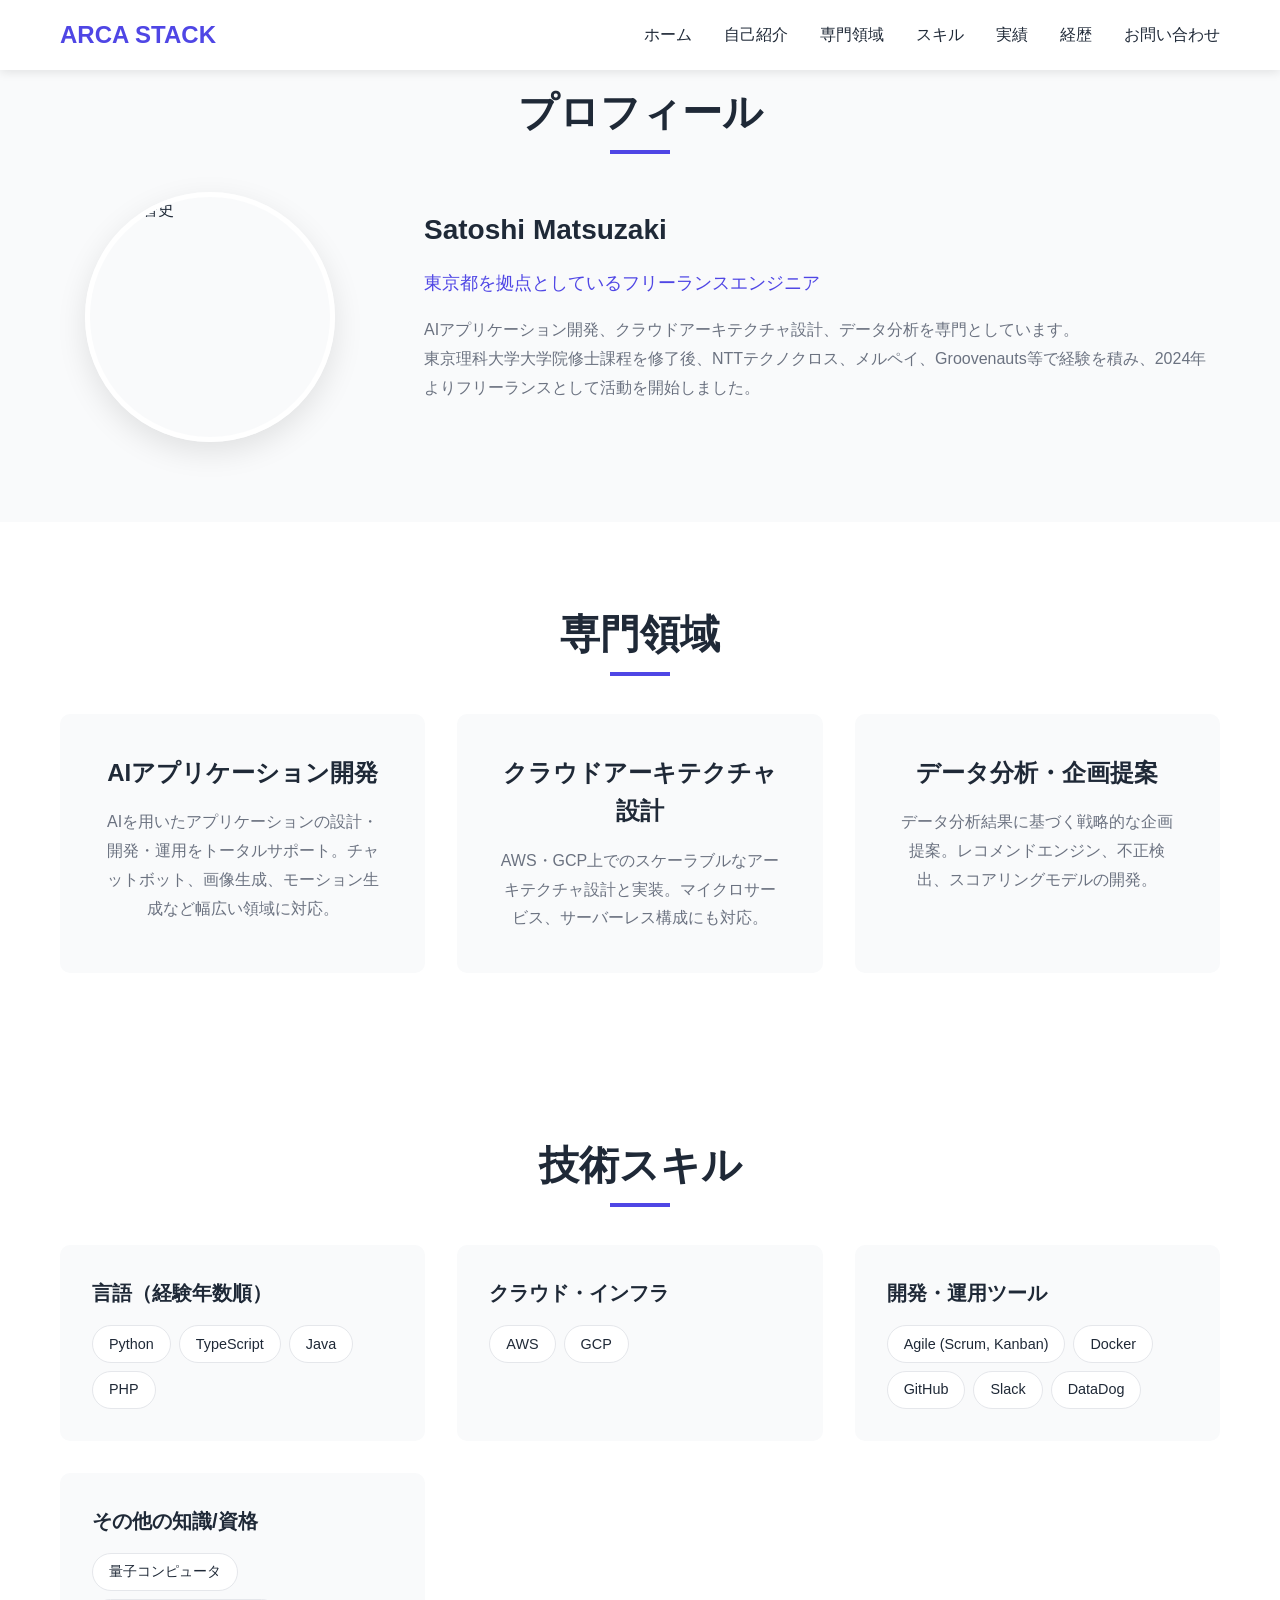
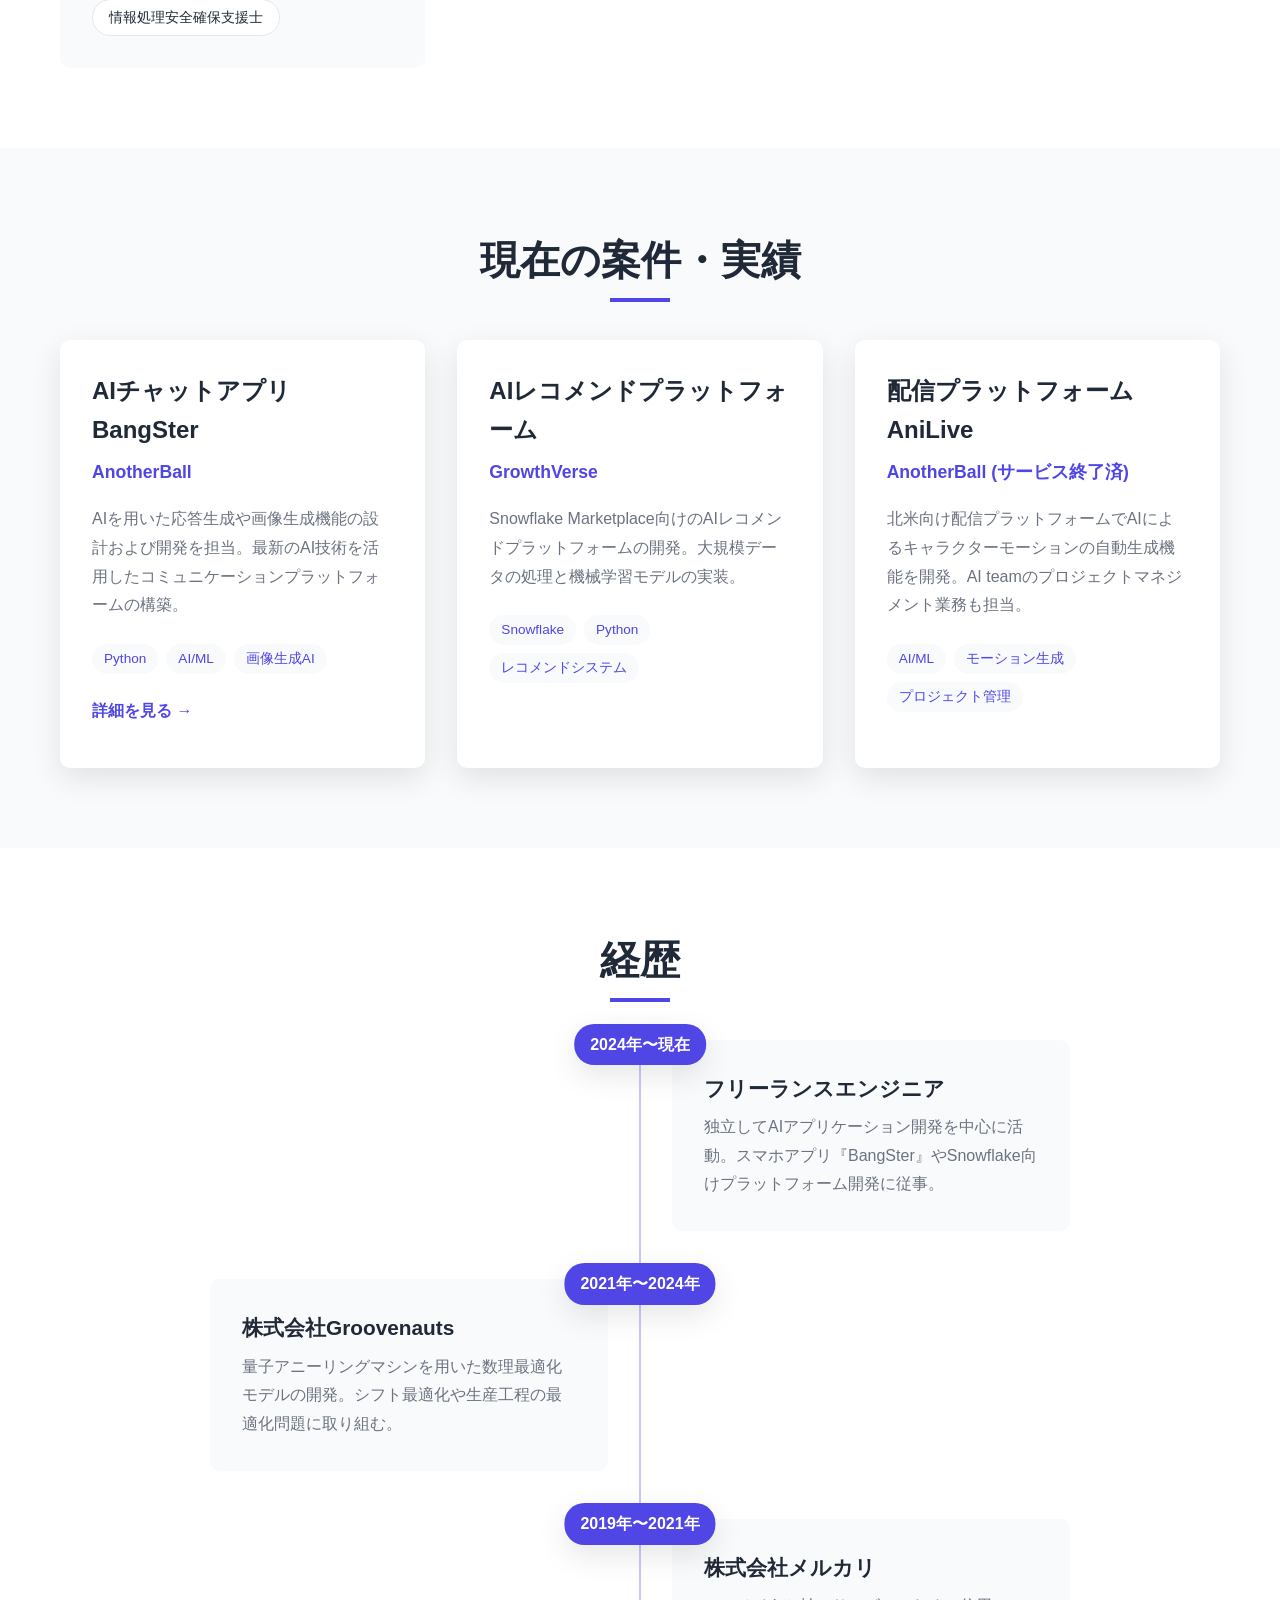
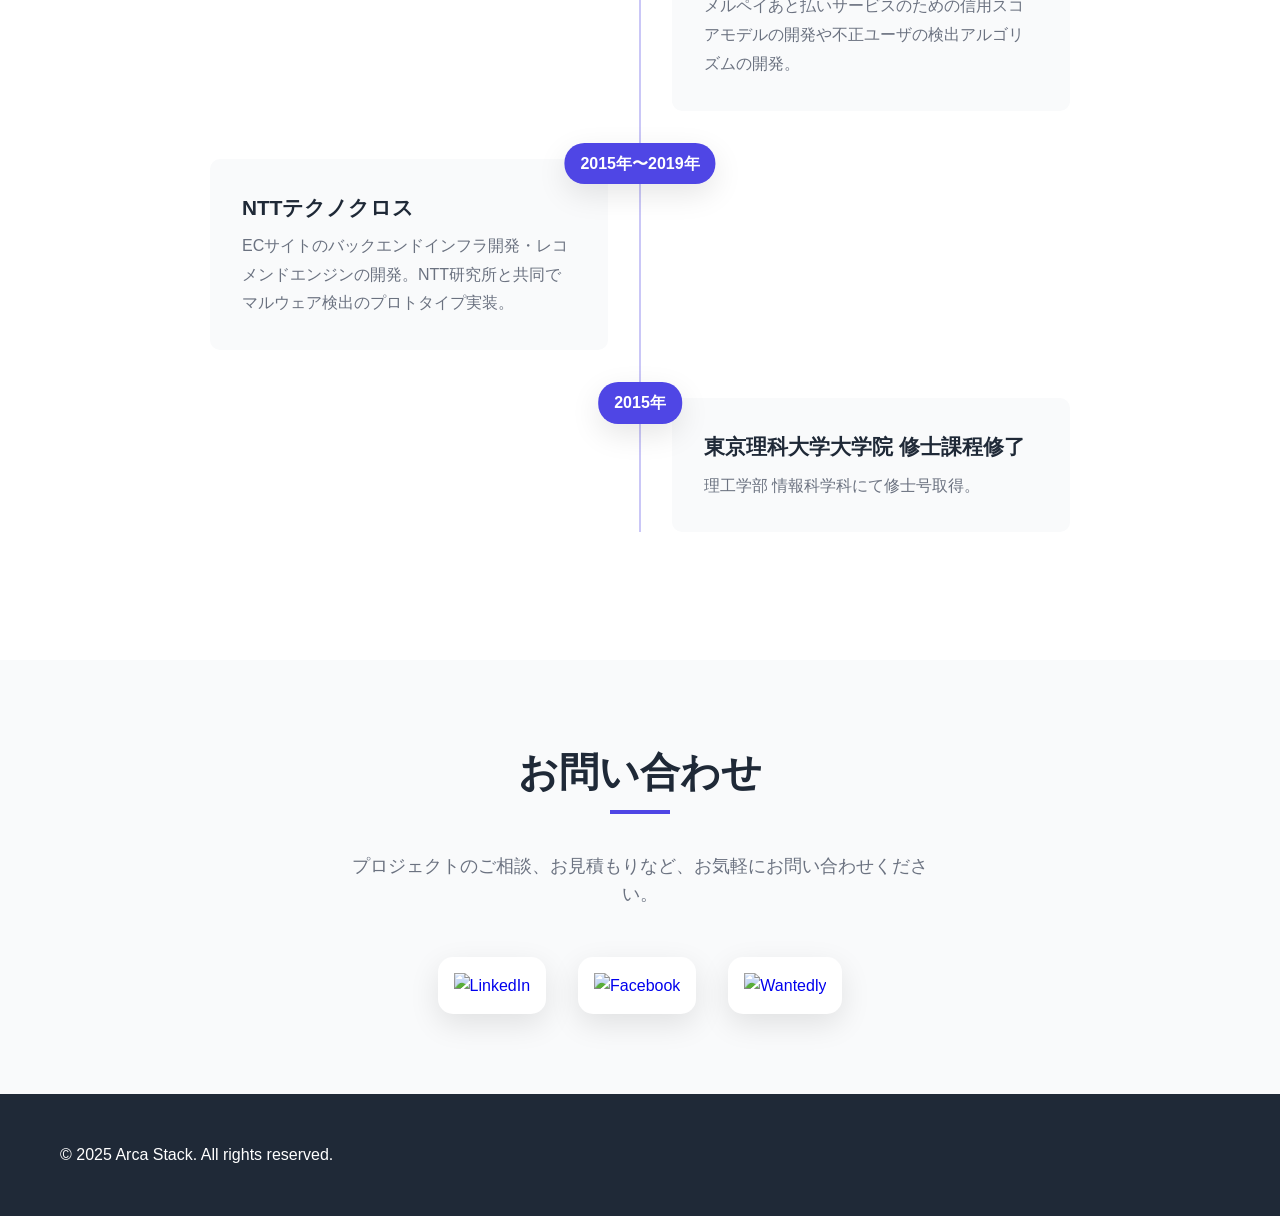
==== commit ae14e6f2: "apply secure" ====
--- a/src/index.html
+++ b/src/index.html
@@ -3,7 +3,23 @@
 <head>
     <meta charset="UTF-8">
     <meta name="viewport" content="width=device-width, initial-scale=1.0">
-    <title>フリーランスエンジニア - ポートフォリオ</title>
+    <meta name="description" content="松﨑智史 - フリーランスエンジニア。AIアプリケーション開発、クラウドアーキテクチャ設計、データ分析を専門としています。">
+    <meta name="author" content="Satoshi Matsuzaki">
+
+    <!-- セキュリティ関連のメタタグ -->
+    <meta http-equiv="X-Content-Type-Options" content="nosniff">
+    <meta http-equiv="X-Frame-Options" content="SAMEORIGIN">
+    <meta name="referrer" content="strict-origin-when-cross-origin">
+
+    <!-- Content Security Policy -->
+    <meta http-equiv="Content-Security-Policy" content="default-src 'self';
+        style-src 'self' 'unsafe-inline' https://fonts.googleapis.com;
+        font-src 'self' https://fonts.gstatic.com;
+        img-src 'self' data: https:;
+        script-src 'self' 'unsafe-inline';
+        connect-src 'self';">
+
+    <title>フリーランスエンジニア - ポートフォリオ | Satoshi Matsuzaki</title>
     <link rel="stylesheet" href="css/styles.css">
     <link href="https://fonts.googleapis.com/css2?family=Noto+Sans+JP:wght@400;700&family=Inter:wght@400;600;700&display=swap" rel="stylesheet">
 </head>
@@ -100,7 +116,7 @@
                     </div>
                 </div>
                 <div class="skill-category">
-                    <h3>その他・資格</h3>
+                    <h3>その他の知識/資格</h3>
                     <div class="skill-tags">
                         <span class="skill-tag">量子コンピュータ</span>
                         <span class="skill-tag">情報処理安全確保支援士</span>
@@ -124,7 +140,7 @@
                             <span>AI/ML</span>
                             <span>画像生成AI</span>
                         </div>
-                        <a href="https://x.com/BangsterJp" target="_blank" class="portfolio-link">詳細を見る →</a>
+                        <a href="https://x.com/BangsterJp" target="_blank" rel="noopener noreferrer" class="portfolio-link">詳細を見る →</a>
                     </div>
                 </div>
                 <div class="portfolio-item">
@@ -204,13 +220,13 @@
             <div class="contact-content-simple">
                 <p class="contact-description">プロジェクトのご相談、お見積もりなど、お気軽にお問い合わせください。</p>
                 <div class="social-contact">
-                    <a href="https://www.linkedin.com/in/satoshi-matsuzaki-6a0346173/" target="_blank" class="social-logo-btn">
+                    <a href="https://www.linkedin.com/in/satoshi-matsuzaki-6a0346173/" target="_blank" rel="noopener noreferrer" class="social-logo-btn" aria-label="LinkedInプロフィールを見る">
                         <img src="imgs/logo_linkedin.png" alt="LinkedIn" class="social-logo">
                     </a>
-                    <a href="https://www.facebook.com/satoshi.mtzk" target="_blank" class="social-logo-btn">
+                    <a href="https://www.facebook.com/satoshi.mtzk" target="_blank" rel="noopener noreferrer" class="social-logo-btn" aria-label="Facebookプロフィールを見る">
                         <img src="imgs/logo_facebook.png" alt="Facebook" class="social-logo">
                     </a>
-                    <a href="https://www.wantedly.com/id/satoshi_matsuzaki_g" target="_blank" class="social-logo-btn">
+                    <a href="https://www.wantedly.com/id/satoshi_matsuzaki_g" target="_blank" rel="noopener noreferrer" class="social-logo-btn" aria-label="Wantedlyプロフィールを見る">
                         <img src="imgs/logo_wantedly.svg" alt="Wantedly" class="social-logo">
                     </a>
                 </div>
